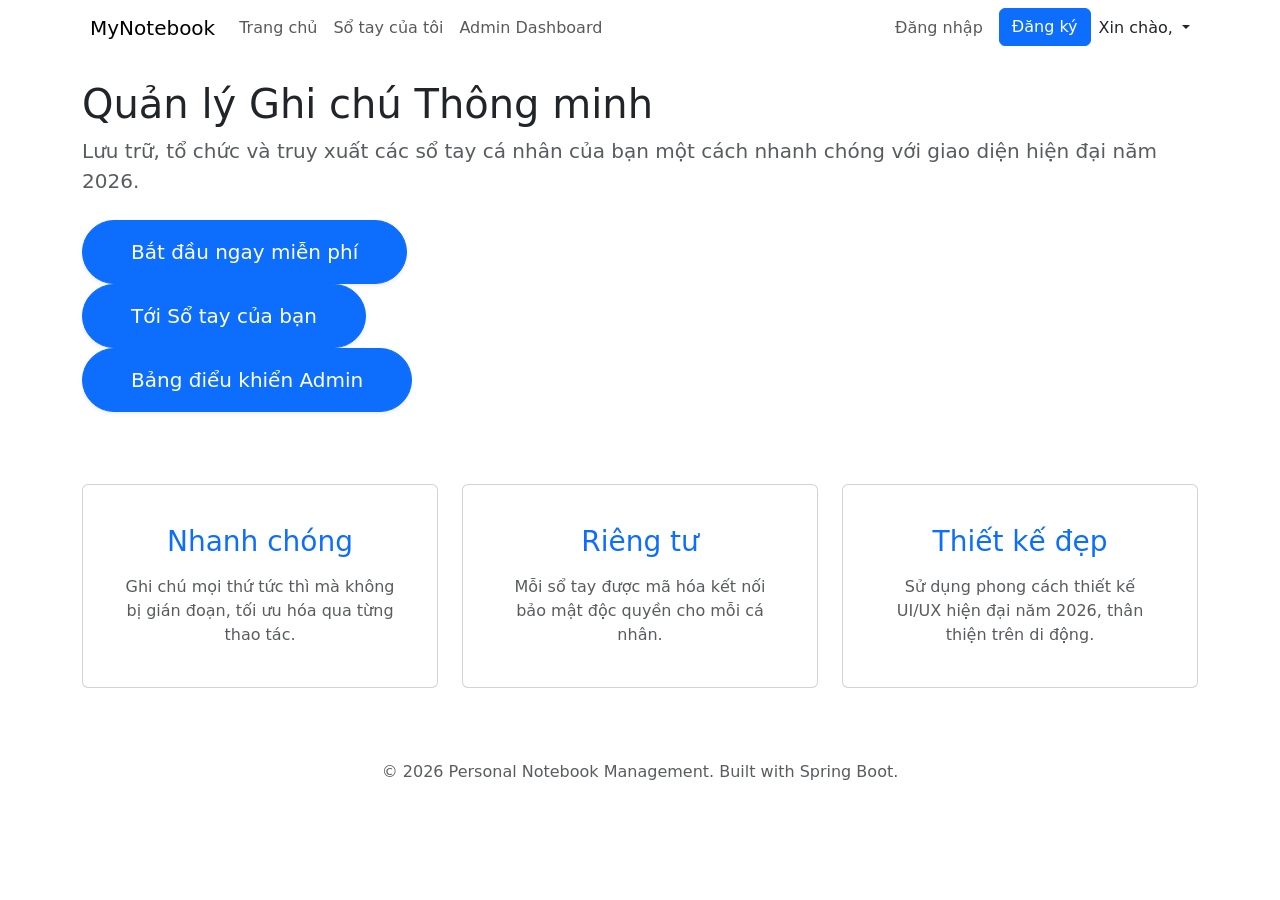
==== src/main/resources/templates/index.html @ 59380355 "refactor(ui): improve UX and fix layout inconsistencies" ====
<!DOCTYPE html>
<html lang="vi" xmlns:th="http://www.thymeleaf.org" xmlns:sec="http://www.thymeleaf.org/extras/spring-security">
<head>
    <meta charset="UTF-8">
    <meta name="viewport" content="width=device-width, initial-scale=1.0">
    <title>Trang chủ - Personal Notebook</title>
    <!-- Bootstrap 5 CSS -->
    <link href="https://cdn.jsdelivr.net/npm/bootstrap@5.3.3/dist/css/bootstrap.min.css" rel="stylesheet">
    <!-- Google Fonts -->
    <link href="https://fonts.googleapis.com/css2?family=Inter:wght@400;500;600;700;800&display=swap" rel="stylesheet">
    <!-- Custom CSS -->
    <link rel="stylesheet" th:href="@{/css/style.css}">
</head>
<body>

<nav class="navbar navbar-expand-lg navbar-light sticky-top">
    <div class="container">
        <a class="navbar-brand" th:href="@{/}">
            <i class="bi bi-journal-text me-2"></i>MyNotebook
        </a>
        <button class="navbar-toggler" type="button" data-bs-toggle="collapse" data-bs-target="#navbarNav">
            <span class="navbar-toggler-icon"></span>
        </button>
        <div class="collapse navbar-collapse" id="navbarNav">
            <ul class="navbar-nav me-auto">
                <li class="nav-item">
                    <a class="nav-link" th:href="@{/}">Trang chủ</a>
                </li>
                <li class="nav-item" sec:authorize="hasRole('USER')">
                    <a class="nav-link" th:href="@{/notebook}">Sổ tay của tôi</a>
                </li>
                <li class="nav-item" sec:authorize="hasRole('ADMIN')">
                    <a class="nav-link" th:href="@{/admin/dashboard}">Admin Dashboard</a>
                </li>
            </ul>
            <ul class="navbar-nav ms-auto">
                <li class="nav-item" sec:authorize="!isAuthenticated()">
                    <a class="nav-link" th:href="@{/login}">Đăng nhập</a>
                </li>
                <li class="nav-item" sec:authorize="!isAuthenticated()">
                    <a class="btn btn-primary ms-2" th:href="@{/register}">Đăng ký</a>
                </li>
                
                <li class="nav-item dropdown" sec:authorize="isAuthenticated()">
                    <a class="nav-link dropdown-toggle font-weight-bold text-dark" href="#" id="navbarDropdown" role="button" data-bs-toggle="dropdown" aria-expanded="false">
                        Xin chào, <span sec:authentication="name"></span>
                    </a>
                    <ul class="dropdown-menu dropdown-menu-end" aria-labelledby="navbarDropdown">
                        <li>
                            <form th:action="@{/logout}" method="post">
                                <button type="submit" class="dropdown-item text-danger">Đăng xuất</button>
                            </form>
                        </li>
                    </ul>
                </li>
            </ul>
        </div>
    </div>
</nav>

<div class="container mt-4">
    <div class="hero-section">
        <h1 class="hero-title">Quản lý Ghi chú Thông minh</h1>
        <p class="lead text-muted mb-4">Lưu trữ, tổ chức và truy xuất các sổ tay cá nhân của bạn một cách nhanh chóng với giao diện hiện đại năm 2026.</p>
        
        <div sec:authorize="!isAuthenticated()">
            <a th:href="@{/register}" class="btn btn-primary btn-lg px-5 py-3 rounded-pill shadow-sm">Bắt đầu ngay miễn phí</a>
        </div>
        <div sec:authorize="hasRole('USER')">
            <a th:href="@{/notebook}" class="btn btn-primary btn-lg px-5 py-3 rounded-pill shadow-sm">Tới Sổ tay của bạn</a>
        </div>
        <div sec:authorize="hasRole('ADMIN')">
            <a th:href="@{/admin/dashboard}" class="btn btn-primary btn-lg px-5 py-3 rounded-pill shadow-sm">Bảng điểu khiển Admin</a>
        </div>
    </div>

    <div class="row mt-5 text-center g-4">
        <div class="col-md-4">
            <div class="card h-100 p-4">
                <div class="card-body">
                    <h3 class="card-title text-primary">Nhanh chóng</h3>
                    <p class="card-text text-muted mt-3">Ghi chú mọi thứ tức thì mà không bị gián đoạn, tối ưu hóa qua từng thao tác.</p>
                </div>
            </div>
        </div>
        <div class="col-md-4">
            <div class="card h-100 p-4">
                <div class="card-body">
                    <h3 class="card-title text-primary">Riêng tư</h3>
                    <p class="card-text text-muted mt-3">Mỗi sổ tay được mã hóa kết nối bảo mật độc quyền cho mỗi cá nhân.</p>
                </div>
            </div>
        </div>
        <div class="col-md-4">
            <div class="card h-100 p-4">
                <div class="card-body">
                    <h3 class="card-title text-primary">Thiết kế đẹp</h3>
                    <p class="card-text text-muted mt-3">Sử dụng phong cách thiết kế UI/UX hiện đại năm 2026, thân thiện trên di động.</p>
                </div>
            </div>
        </div>
    </div>
</div>

<footer class="text-center text-muted py-4 mt-5">
    <div class="container">
        &copy; 2026 Personal Notebook Management. Built with Spring Boot.
    </div>
</footer>

<script src="https://cdn.jsdelivr.net/npm/bootstrap@5.3.3/dist/js/bootstrap.bundle.min.js"></script>
</body>
</html>
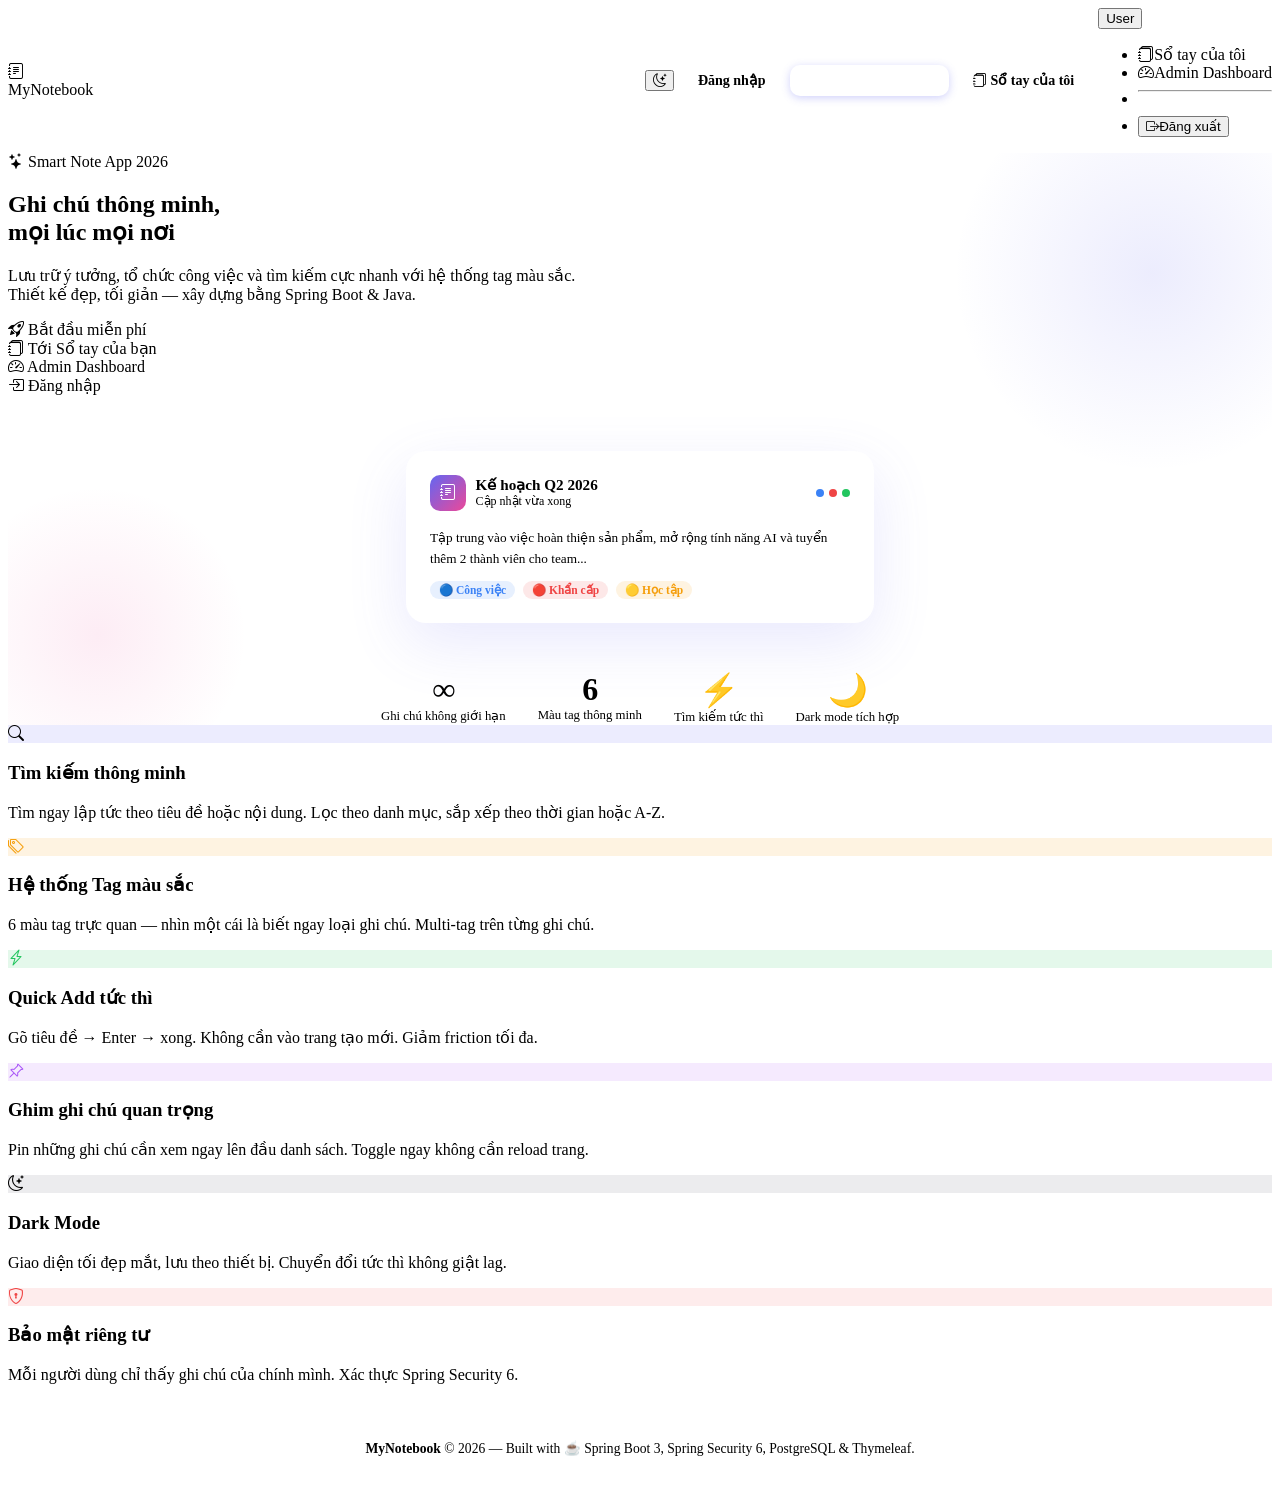
==== commit 8eb3170b: "fix and update full project" ====
--- a/src/main/resources/templates/index.html
+++ b/src/main/resources/templates/index.html
@@ -1,113 +1,290 @@
 <!DOCTYPE html>
-<html lang="vi" xmlns:th="http://www.thymeleaf.org" xmlns:sec="http://www.thymeleaf.org/extras/spring-security">
+<html lang="vi" xmlns:th="http://www.thymeleaf.org"
+      xmlns:sec="http://www.thymeleaf.org/extras/spring-security">
 <head>
-    <meta charset="UTF-8">
-    <meta name="viewport" content="width=device-width, initial-scale=1.0">
-    <title>Trang chủ - Personal Notebook</title>
-    <!-- Bootstrap 5 CSS -->
-    <link href="https://cdn.jsdelivr.net/npm/bootstrap@5.3.3/dist/css/bootstrap.min.css" rel="stylesheet">
-    <!-- Google Fonts -->
-    <link href="https://fonts.googleapis.com/css2?family=Inter:wght@400;500;600;700;800&display=swap" rel="stylesheet">
-    <!-- Custom CSS -->
-    <link rel="stylesheet" th:href="@{/css/style.css}">
+  <meta charset="UTF-8">
+  <meta name="viewport" content="width=device-width, initial-scale=1.0">
+  <meta name="description" content="MyNotebook — Ứng dụng quản lý ghi chú thông minh, hiện đại năm 2026.">
+  <title>MyNotebook — Ghi chú thông minh cho mọi người</title>
+
+  <link rel="preconnect" href="https://fonts.googleapis.com">
+  <link href="https://fonts.googleapis.com/css2?family=Inter:wght@300;400;500;600;700;800;900&family=Plus+Jakarta+Sans:wght@400;500;600;700;800&display=swap" rel="stylesheet">
+  <link rel="stylesheet" href="https://cdn.jsdelivr.net/npm/bootstrap-icons@1.11.3/font/bootstrap-icons.min.css">
+  <link rel="stylesheet" th:href="@{/css/style.css}">
+
+  <style>
+    /* Extra landing styles */
+    .landing-nav { display:flex; justify-content:space-between; align-items:center; }
+    .landing-nav-links { display:flex; gap:.5rem; align-items:center; }
+    .nav-link-pill {
+      padding:.45rem 1rem; border-radius:10px; font-size:.875rem; font-weight:600;
+      text-decoration:none; color:var(--text-secondary);
+      transition:all 150ms ease;
+    }
+    .nav-link-pill:hover { background:var(--bg-raised); color:var(--text-primary); }
+    .nav-link-pill.cta {
+      background:linear-gradient(135deg,var(--brand-500),var(--brand-600));
+      color:#fff; box-shadow:0 2px 8px rgba(99,102,241,.3);
+    }
+    .nav-link-pill.cta:hover { transform:translateY(-1px); box-shadow:0 4px 16px rgba(99,102,241,.4); color:#fff; }
+
+    @keyframes floatY {
+      0%,100%{ transform:translateY(0); }
+      50%{ transform:translateY(-12px); }
+    }
+    .float-anim { animation:floatY 4s ease-in-out infinite; }
+
+    .stats-bar {
+      display:flex; gap:2rem; justify-content:center; flex-wrap:wrap;
+      margin:3rem 0 0;
+    }
+    .stat-item { text-align:center; }
+    .stat-num { font-size:2rem; font-weight:900; letter-spacing:-1px; color:var(--brand-500); }
+    .stat-label { font-size:.8rem; color:var(--text-muted); font-weight:500; }
+
+    footer {
+      text-align:center;
+      padding:2.5rem 1.5rem;
+      border-top:1px solid var(--border-light);
+      color:var(--text-muted);
+      font-size:.85rem;
+    }
+  </style>
 </head>
 <body>
 
-<nav class="navbar navbar-expand-lg navbar-light sticky-top">
-    <div class="container">
-        <a class="navbar-brand" th:href="@{/}">
-            <i class="bi bi-journal-text me-2"></i>MyNotebook
-        </a>
-        <button class="navbar-toggler" type="button" data-bs-toggle="collapse" data-bs-target="#navbarNav">
-            <span class="navbar-toggler-icon"></span>
-        </button>
-        <div class="collapse navbar-collapse" id="navbarNav">
-            <ul class="navbar-nav me-auto">
-                <li class="nav-item">
-                    <a class="nav-link" th:href="@{/}">Trang chủ</a>
-                </li>
-                <li class="nav-item" sec:authorize="hasRole('USER')">
-                    <a class="nav-link" th:href="@{/notebook}">Sổ tay của tôi</a>
-                </li>
-                <li class="nav-item" sec:authorize="hasRole('ADMIN')">
-                    <a class="nav-link" th:href="@{/admin/dashboard}">Admin Dashboard</a>
-                </li>
-            </ul>
-            <ul class="navbar-nav ms-auto">
-                <li class="nav-item" sec:authorize="!isAuthenticated()">
-                    <a class="nav-link" th:href="@{/login}">Đăng nhập</a>
-                </li>
-                <li class="nav-item" sec:authorize="!isAuthenticated()">
-                    <a class="btn btn-primary ms-2" th:href="@{/register}">Đăng ký</a>
-                </li>
-                
-                <li class="nav-item dropdown" sec:authorize="isAuthenticated()">
-                    <a class="nav-link dropdown-toggle font-weight-bold text-dark" href="#" id="navbarDropdown" role="button" data-bs-toggle="dropdown" aria-expanded="false">
-                        Xin chào, <span sec:authentication="name"></span>
-                    </a>
-                    <ul class="dropdown-menu dropdown-menu-end" aria-labelledby="navbarDropdown">
-                        <li>
-                            <form th:action="@{/logout}" method="post">
-                                <button type="submit" class="dropdown-item text-danger">Đăng xuất</button>
-                            </form>
-                        </li>
-                    </ul>
-                </li>
-            </ul>
-        </div>
-    </div>
+<!-- ══ NAVBAR ══ -->
+<nav class="app-navbar landing-nav">
+  <a th:href="@{/}" class="navbar-brand">
+    <div class="brand-icon"><i class="bi bi-journal-text"></i></div>
+    MyNotebook
+  </a>
+
+  <div class="landing-nav-links">
+    <button class="dark-toggle" id="darkToggle" title="Chế độ tối/sáng" type="button">
+      <i class="bi bi-moon-stars" id="darkIcon"></i>
+    </button>
+
+    <!-- Not logged in -->
+    <a th:href="@{/login}" class="nav-link-pill" sec:authorize="!isAuthenticated()">Đăng nhập</a>
+    <a th:href="@{/register}" class="nav-link-pill cta" sec:authorize="!isAuthenticated()">Bắt đầu miễn phí →</a>
+
+    <!-- Logged in USER -->
+    <a th:href="@{/notebook}" class="nav-link-pill" sec:authorize="hasRole('USER')">
+      <i class="bi bi-journals me-1"></i> Sổ tay của tôi
+    </a>
+    <div class="dropdown" sec:authorize="isAuthenticated()">
+      <button class="user-menu-btn dropdown-toggle" data-bs-toggle="dropdown" type="button">
+        <div class="user-avatar" id="userAvatarInitial"></div>
+        <span sec:authentication="name">User</span>
+      </button>
+      <ul class="dropdown-menu dropdown-menu-end">
+        <li><a th:href="@{/notebook}" class="dropdown-item" sec:authorize="hasRole('USER')">
+          <i class="bi bi-journals me-2"></i>Sổ tay của tôi</a></li>
+        <li><a th:href="@{/admin/dashboard}" class="dropdown-item" sec:authorize="hasRole('ADMIN')">
+          <i class="bi bi-speedometer2 me-2"></i>Admin Dashboard</a></li>
+        <li><hr class="dropdown-divider"></li>
+        <li>
+          <form th:action="@{/logout}" method="post">
+            <button class="dropdown-item text-danger-custom">
+              <i class="bi bi-box-arrow-right me-2"></i>Đăng xuất
+            </button>
+          </form>
+        </li>
+      </ul>
+    </div>
+  </div>
 </nav>
 
-<div class="container mt-4">
-    <div class="hero-section">
-        <h1 class="hero-title">Quản lý Ghi chú Thông minh</h1>
-        <p class="lead text-muted mb-4">Lưu trữ, tổ chức và truy xuất các sổ tay cá nhân của bạn một cách nhanh chóng với giao diện hiện đại năm 2026.</p>
-        
-        <div sec:authorize="!isAuthenticated()">
-            <a th:href="@{/register}" class="btn btn-primary btn-lg px-5 py-3 rounded-pill shadow-sm">Bắt đầu ngay miễn phí</a>
-        </div>
-        <div sec:authorize="hasRole('USER')">
-            <a th:href="@{/notebook}" class="btn btn-primary btn-lg px-5 py-3 rounded-pill shadow-sm">Tới Sổ tay của bạn</a>
-        </div>
-        <div sec:authorize="hasRole('ADMIN')">
-            <a th:href="@{/admin/dashboard}" class="btn btn-primary btn-lg px-5 py-3 rounded-pill shadow-sm">Bảng điểu khiển Admin</a>
-        </div>
-    </div>
-
-    <div class="row mt-5 text-center g-4">
-        <div class="col-md-4">
-            <div class="card h-100 p-4">
-                <div class="card-body">
-                    <h3 class="card-title text-primary">Nhanh chóng</h3>
-                    <p class="card-text text-muted mt-3">Ghi chú mọi thứ tức thì mà không bị gián đoạn, tối ưu hóa qua từng thao tác.</p>
-                </div>
-            </div>
-        </div>
-        <div class="col-md-4">
-            <div class="card h-100 p-4">
-                <div class="card-body">
-                    <h3 class="card-title text-primary">Riêng tư</h3>
-                    <p class="card-text text-muted mt-3">Mỗi sổ tay được mã hóa kết nối bảo mật độc quyền cho mỗi cá nhân.</p>
-                </div>
-            </div>
-        </div>
-        <div class="col-md-4">
-            <div class="card h-100 p-4">
-                <div class="card-body">
-                    <h3 class="card-title text-primary">Thiết kế đẹp</h3>
-                    <p class="card-text text-muted mt-3">Sử dụng phong cách thiết kế UI/UX hiện đại năm 2026, thân thiện trên di động.</p>
-                </div>
-            </div>
-        </div>
-    </div>
+<!-- ══ HERO ══ -->
+<section class="hero" style="position:relative;overflow:hidden;">
+  <!-- Subtle blobs -->
+  <div style="position:absolute;top:-80px;right:-80px;width:400px;height:400px;
+       border-radius:50%;background:radial-gradient(circle,rgba(99,102,241,.12),transparent 70%);
+       pointer-events:none;"></div>
+  <div style="position:absolute;bottom:-60px;left:-60px;width:300px;height:300px;
+       border-radius:50%;background:radial-gradient(circle,rgba(236,72,153,.1),transparent 70%);
+       pointer-events:none;"></div>
+
+  <!-- Badge -->
+  <div class="hero-badge">
+    <i class="bi bi-stars"></i> Smart Note App 2026
+  </div>
+
+  <!-- Title with typed effect -->
+  <h1 class="hero-title" id="heroTitle">Ghi chú thông minh,<br>mọi lúc mọi nơi</h1>
+
+  <p class="hero-sub">
+    Lưu trữ ý tưởng, tổ chức công việc và tìm kiếm cực nhanh với hệ thống tag màu sắc.<br>
+    Thiết kế đẹp, tối giản — xây dựng bằng Spring Boot &amp; Java.
+  </p>
+
+  <!-- CTAs -->
+  <div class="hero-actions">
+    <div sec:authorize="!isAuthenticated()">
+      <a th:href="@{/register}" class="btn-hero-primary">
+        <i class="bi bi-rocket-takeoff"></i> Bắt đầu miễn phí
+      </a>
+    </div>
+    <div sec:authorize="hasRole('USER')">
+      <a th:href="@{/notebook}" class="btn-hero-primary">
+        <i class="bi bi-journals"></i> Tới Sổ tay của bạn
+      </a>
+    </div>
+    <div sec:authorize="hasRole('ADMIN')">
+      <a th:href="@{/admin/dashboard}" class="btn-hero-primary">
+        <i class="bi bi-speedometer2"></i> Admin Dashboard
+      </a>
+    </div>
+    <a th:href="@{/login}" class="btn-hero-ghost" sec:authorize="!isAuthenticated()">
+      <i class="bi bi-box-arrow-in-right"></i> Đăng nhập
+    </a>
+  </div>
+
+  <!-- Mock notebook card floating -->
+  <div class="float-anim" style="max-width:420px;margin:3.5rem auto 0;
+       background:var(--card-bg);border:1.5px solid var(--card-border);
+       border-radius:20px;padding:1.5rem;box-shadow:0 20px 60px rgba(99,102,241,.14);
+       text-align:left;">
+    <div style="display:flex;gap:.6rem;align-items:center;margin-bottom:1rem;">
+      <div style="width:36px;height:36px;border-radius:10px;background:linear-gradient(135deg,#6366f1,#ec4899);
+           display:flex;align-items:center;justify-content:center;color:#fff;font-size:1rem;">
+        <i class="bi bi-journal-text"></i>
+      </div>
+      <div>
+        <div style="font-weight:700;font-size:.95rem;">Kế hoạch Q2 2026</div>
+        <div style="font-size:.75rem;color:var(--text-muted);">Cập nhật vừa xong</div>
+      </div>
+      <div style="margin-left:auto;display:flex;gap:.3rem;">
+        <span style="width:8px;height:8px;border-radius:50%;background:#3b82f6;"></span>
+        <span style="width:8px;height:8px;border-radius:50%;background:#ef4444;"></span>
+        <span style="width:8px;height:8px;border-radius:50%;background:#22c55e;"></span>
+      </div>
+    </div>
+    <p style="font-size:.83rem;color:var(--text-secondary);line-height:1.6;margin-bottom:.75rem;">
+      Tập trung vào việc hoàn thiện sản phẩm, mở rộng tính năng AI và tuyển thêm 2 thành viên cho team...
+    </p>
+    <div style="display:flex;gap:.5rem;flex-wrap:wrap;">
+      <span style="padding:2px 9px;border-radius:999px;font-size:.72rem;font-weight:600;background:rgba(59,130,246,.12);color:#3b82f6;">🔵 Công việc</span>
+      <span style="padding:2px 9px;border-radius:999px;font-size:.72rem;font-weight:600;background:rgba(239,68,68,.12);color:#ef4444;">🔴 Khẩn cấp</span>
+      <span style="padding:2px 9px;border-radius:999px;font-size:.72rem;font-weight:600;background:rgba(245,158,11,.12);color:#f59e0b;">🟡 Học tập</span>
+    </div>
+  </div>
+
+  <!-- Stats -->
+  <div class="stats-bar">
+    <div class="stat-item">
+      <div class="stat-num">∞</div>
+      <div class="stat-label">Ghi chú không giới hạn</div>
+    </div>
+    <div class="stat-item">
+      <div class="stat-num">6</div>
+      <div class="stat-label">Màu tag thông minh</div>
+    </div>
+    <div class="stat-item">
+      <div class="stat-num">⚡</div>
+      <div class="stat-label">Tìm kiếm tức thì</div>
+    </div>
+    <div class="stat-item">
+      <div class="stat-num">🌙</div>
+      <div class="stat-label">Dark mode tích hợp</div>
+    </div>
+  </div>
+</section>
+
+<!-- ══ FEATURES ══ -->
+<div class="features-grid">
+  <div class="feature-card">
+    <div class="feature-icon" style="background:rgba(99,102,241,.12);color:var(--brand-500);">
+      <i class="bi bi-search"></i>
+    </div>
+    <h3 class="feature-title">Tìm kiếm thông minh</h3>
+    <p class="feature-text">Tìm ngay lập tức theo tiêu đề hoặc nội dung. Lọc theo danh mục, sắp xếp theo thời gian hoặc A-Z.</p>
+  </div>
+  <div class="feature-card">
+    <div class="feature-icon" style="background:rgba(245,158,11,.12);color:#f59e0b;">
+      <i class="bi bi-tags"></i>
+    </div>
+    <h3 class="feature-title">Hệ thống Tag màu sắc</h3>
+    <p class="feature-text">6 màu tag trực quan — nhìn một cái là biết ngay loại ghi chú. Multi-tag trên từng ghi chú.</p>
+  </div>
+  <div class="feature-card">
+    <div class="feature-icon" style="background:rgba(34,197,94,.12);color:#22c55e;">
+      <i class="bi bi-lightning-charge"></i>
+    </div>
+    <h3 class="feature-title">Quick Add tức thì</h3>
+    <p class="feature-text">Gõ tiêu đề → Enter → xong. Không cần vào trang tạo mới. Giảm friction tối đa.</p>
+  </div>
+  <div class="feature-card">
+    <div class="feature-icon" style="background:rgba(168,85,247,.12);color:#a855f7;">
+      <i class="bi bi-pin-angle"></i>
+    </div>
+    <h3 class="feature-title">Ghim ghi chú quan trọng</h3>
+    <p class="feature-text">Pin những ghi chú cần xem ngay lên đầu danh sách. Toggle ngay không cần reload trang.</p>
+  </div>
+  <div class="feature-card">
+    <div class="feature-icon" style="background:rgba(15,23,42,.08);color:var(--text-primary);">
+      <i class="bi bi-moon-stars"></i>
+    </div>
+    <h3 class="feature-title">Dark Mode</h3>
+    <p class="feature-text">Giao diện tối đẹp mắt, lưu theo thiết bị. Chuyển đổi tức thì không giật lag.</p>
+  </div>
+  <div class="feature-card">
+    <div class="feature-icon" style="background:rgba(239,68,68,.1);color:#ef4444;">
+      <i class="bi bi-shield-lock"></i>
+    </div>
+    <h3 class="feature-title">Bảo mật riêng tư</h3>
+    <p class="feature-text">Mỗi người dùng chỉ thấy ghi chú của chính mình. Xác thực Spring Security 6.</p>
+  </div>
 </div>
 
-<footer class="text-center text-muted py-4 mt-5">
-    <div class="container">
-        &copy; 2026 Personal Notebook Management. Built with Spring Boot.
-    </div>
+<!-- ══ FOOTER ══ -->
+<footer>
+  <div>
+    <strong style="color:var(--brand-500);">MyNotebook</strong> &copy; 2026 —
+    Built with ☕ Spring Boot 3, Spring Security 6, PostgreSQL &amp; Thymeleaf.
+  </div>
 </footer>
 
 <script src="https://cdn.jsdelivr.net/npm/bootstrap@5.3.3/dist/js/bootstrap.bundle.min.js"></script>
+<script th:inline="javascript">
+  /* Dark Mode */
+  (function() {
+    const saved = localStorage.getItem('theme') || 'light';
+    document.documentElement.setAttribute('data-theme', saved);
+    const icon = document.getElementById('darkIcon');
+    if (icon) icon.className = saved === 'dark' ? 'bi bi-sun' : 'bi bi-moon-stars';
+  })();
+
+  document.getElementById('darkToggle').addEventListener('click', () => {
+    const isDark = document.documentElement.getAttribute('data-theme') === 'dark';
+    const next   = isDark ? 'light' : 'dark';
+    localStorage.setItem('theme', next);
+    document.documentElement.setAttribute('data-theme', next);
+    document.getElementById('darkIcon').className = next === 'dark' ? 'bi bi-sun' : 'bi bi-moon-stars';
+  });
+
+  /* User avatar initial */
+  const authName = /*[[${#authentication != null ? #authentication.name : ''}]]*/ '';
+  const avatarEl = document.getElementById('userAvatarInitial');
+  if (avatarEl && authName) avatarEl.textContent = authName.charAt(0).toUpperCase();
+
+  /* Card stagger on features */
+  document.querySelectorAll('.feature-card').forEach((card, i) => {
+    card.style.opacity = '0';
+    card.style.transform = 'translateY(20px)';
+    card.style.transition = `opacity .5s ease ${i * 80}ms, transform .5s ease ${i * 80}ms`;
+  });
+  const observer = new IntersectionObserver(entries => {
+    entries.forEach(e => {
+      if (e.isIntersecting) {
+        e.target.style.opacity = '1';
+        e.target.style.transform = 'translateY(0)';
+        observer.unobserve(e.target);
+      }
+    });
+  }, { threshold: 0.15 });
+  document.querySelectorAll('.feature-card').forEach(c => observer.observe(c));
+</script>
 </body>
 </html>
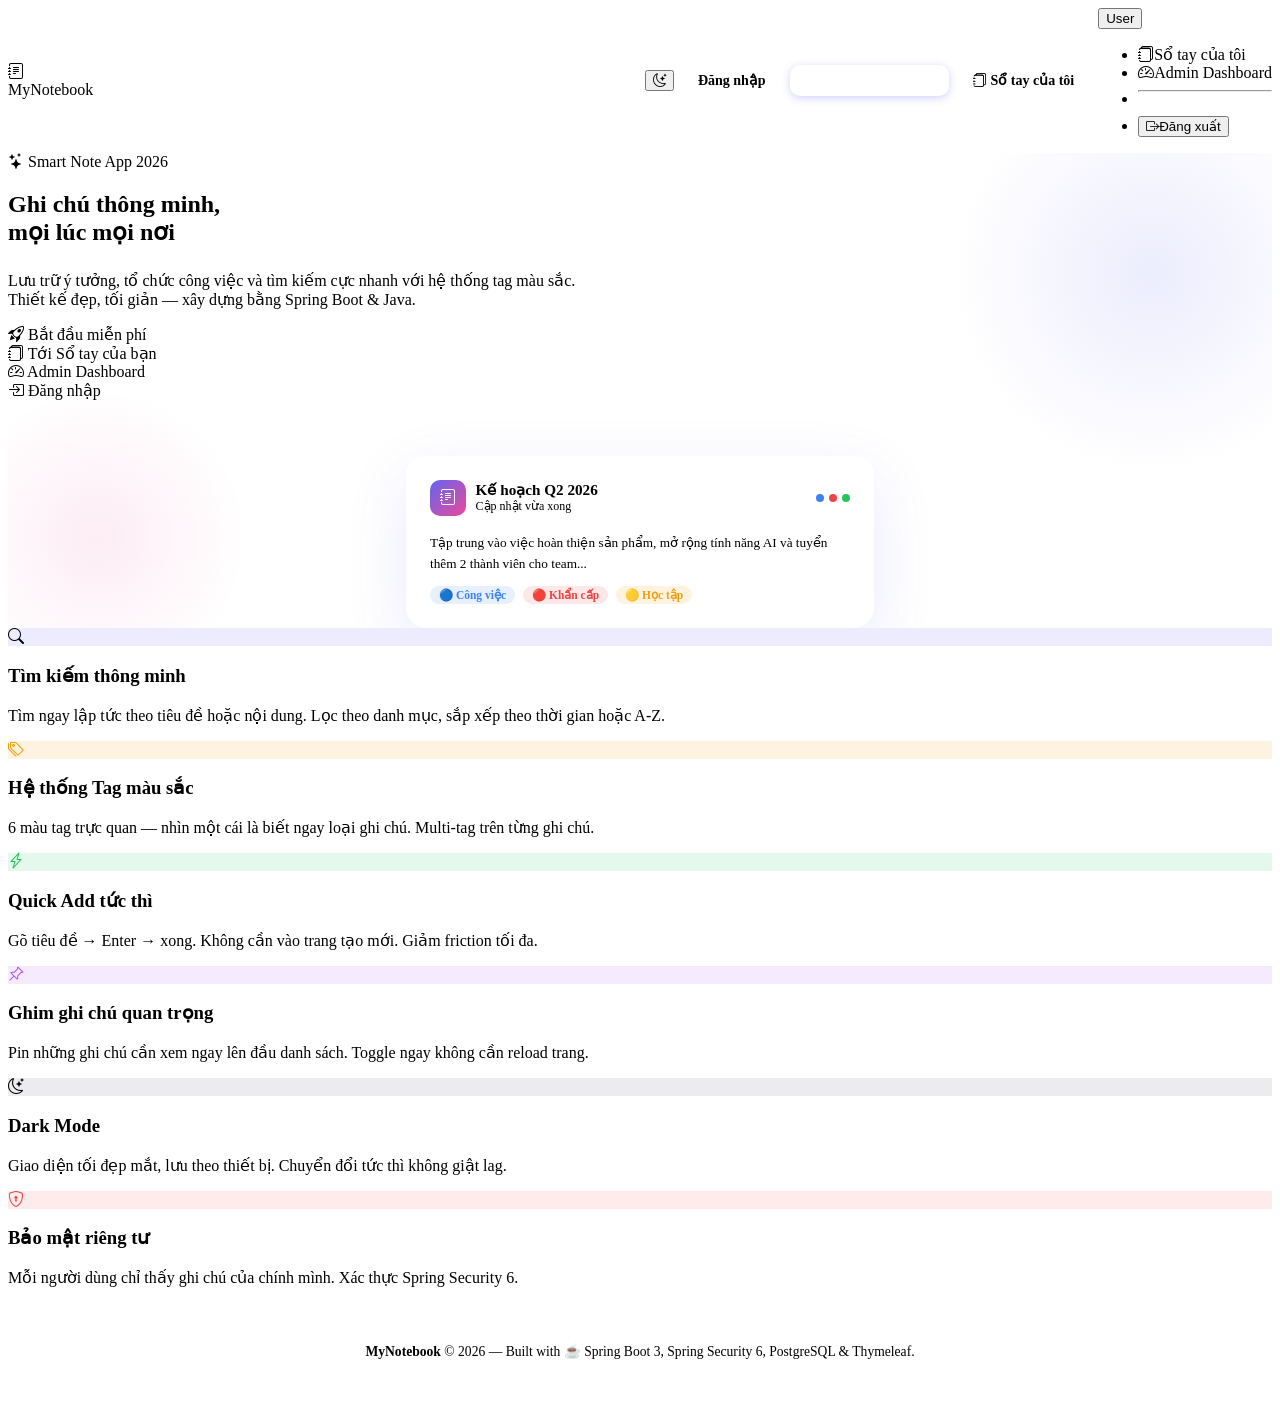
==== commit e4ecfab2: "Add Z-A sorting and fix alphabetical sorting logic" ====
--- a/src/main/resources/templates/index.html
+++ b/src/main/resources/templates/index.html
@@ -1,6 +1,6 @@
 <!DOCTYPE html>
-<html lang="vi" xmlns:th="http://www.thymeleaf.org"
-      xmlns:sec="http://www.thymeleaf.org/extras/spring-security">
+<html lang="vi" xmlns:th="http://www.thymeleaf.org" xmlns:sec="http://www.thymeleaf.org/extras/spring-security">
+
 <head>
   <meta charset="UTF-8">
   <meta name="viewport" content="width=device-width, initial-scale=1.0">
@@ -8,171 +8,238 @@
   <title>MyNotebook — Ghi chú thông minh cho mọi người</title>
 
   <link rel="preconnect" href="https://fonts.googleapis.com">
-  <link href="https://fonts.googleapis.com/css2?family=Inter:wght@300;400;500;600;700;800;900&family=Plus+Jakarta+Sans:wght@400;500;600;700;800&display=swap" rel="stylesheet">
+  <link
+    href="https://fonts.googleapis.com/css2?family=Inter:wght@300;400;500;600;700;800;900&family=Plus+Jakarta+Sans:wght@400;500;600;700;800&display=swap"
+    rel="stylesheet">
   <link rel="stylesheet" href="https://cdn.jsdelivr.net/npm/bootstrap-icons@1.11.3/font/bootstrap-icons.min.css">
   <link rel="stylesheet" th:href="@{/css/style.css}">
 
   <style>
+    .hero-title {
+      padding-bottom: 5px;
+    }
+
     /* Extra landing styles */
-    .landing-nav { display:flex; justify-content:space-between; align-items:center; }
-    .landing-nav-links { display:flex; gap:.5rem; align-items:center; }
+    .landing-nav {
+      display: flex;
+      justify-content: space-between;
+      align-items: center;
+    }
+
+    .landing-nav-links {
+      display: flex;
+      gap: .5rem;
+      align-items: center;
+    }
+
     .nav-link-pill {
-      padding:.45rem 1rem; border-radius:10px; font-size:.875rem; font-weight:600;
-      text-decoration:none; color:var(--text-secondary);
-      transition:all 150ms ease;
-    }
-    .nav-link-pill:hover { background:var(--bg-raised); color:var(--text-primary); }
+      padding: .45rem 1rem;
+      border-radius: 10px;
+      font-size: .875rem;
+      font-weight: 600;
+      text-decoration: none;
+      color: var(--text-secondary);
+      transition: all 150ms ease;
+    }
+
+    .nav-link-pill:hover {
+      background: var(--bg-raised);
+      color: var(--text-primary);
+    }
+
     .nav-link-pill.cta {
-      background:linear-gradient(135deg,var(--brand-500),var(--brand-600));
-      color:#fff; box-shadow:0 2px 8px rgba(99,102,241,.3);
-    }
-    .nav-link-pill.cta:hover { transform:translateY(-1px); box-shadow:0 4px 16px rgba(99,102,241,.4); color:#fff; }
+      background: linear-gradient(135deg, var(--brand-500), var(--brand-600));
+      color: #fff;
+      box-shadow: 0 2px 8px rgba(99, 102, 241, .3);
+    }
+
+    .nav-link-pill.cta:hover {
+      transform: translateY(-1px);
+      box-shadow: 0 4px 16px rgba(99, 102, 241, .4);
+      color: #fff;
+    }
 
     @keyframes floatY {
-      0%,100%{ transform:translateY(0); }
-      50%{ transform:translateY(-12px); }
-    }
-    .float-anim { animation:floatY 4s ease-in-out infinite; }
+
+      0%,
+      100% {
+        transform: translateY(0);
+      }
+
+      50% {
+        transform: translateY(-12px);
+      }
+    }
+
+    .float-anim {
+      animation: floatY 4s ease-in-out infinite;
+    }
 
     .stats-bar {
-      display:flex; gap:2rem; justify-content:center; flex-wrap:wrap;
-      margin:3rem 0 0;
-    }
-    .stat-item { text-align:center; }
-    .stat-num { font-size:2rem; font-weight:900; letter-spacing:-1px; color:var(--brand-500); }
-    .stat-label { font-size:.8rem; color:var(--text-muted); font-weight:500; }
+      display: flex;
+      gap: 2rem;
+      justify-content: center;
+      flex-wrap: wrap;
+      margin: 3rem 0 0;
+    }
+
+    .stat-item {
+      text-align: center;
+    }
+
+    .stat-num {
+      font-size: 2rem;
+      font-weight: 900;
+      letter-spacing: -1px;
+      color: var(--brand-500);
+    }
+
+    .stat-label {
+      font-size: .8rem;
+      color: var(--text-muted);
+      font-weight: 500;
+    }
 
     footer {
-      text-align:center;
-      padding:2.5rem 1.5rem;
-      border-top:1px solid var(--border-light);
-      color:var(--text-muted);
-      font-size:.85rem;
+      text-align: center;
+      padding: 2.5rem 1.5rem;
+      border-top: 1px solid var(--border-light);
+      color: var(--text-muted);
+      font-size: .85rem;
     }
   </style>
 </head>
+
 <body>
 
-<!-- ══ NAVBAR ══ -->
-<nav class="app-navbar landing-nav">
-  <a th:href="@{/}" class="navbar-brand">
-    <div class="brand-icon"><i class="bi bi-journal-text"></i></div>
-    MyNotebook
-  </a>
-
-  <div class="landing-nav-links">
-    <button class="dark-toggle" id="darkToggle" title="Chế độ tối/sáng" type="button">
-      <i class="bi bi-moon-stars" id="darkIcon"></i>
-    </button>
-
-    <!-- Not logged in -->
-    <a th:href="@{/login}" class="nav-link-pill" sec:authorize="!isAuthenticated()">Đăng nhập</a>
-    <a th:href="@{/register}" class="nav-link-pill cta" sec:authorize="!isAuthenticated()">Bắt đầu miễn phí →</a>
-
-    <!-- Logged in USER -->
-    <a th:href="@{/notebook}" class="nav-link-pill" sec:authorize="hasRole('USER')">
-      <i class="bi bi-journals me-1"></i> Sổ tay của tôi
+  <!-- ══ NAVBAR ══ -->
+  <nav class="app-navbar landing-nav">
+    <a th:href="@{/}" class="navbar-brand">
+      <div class="brand-icon"><i class="bi bi-journal-text"></i></div>
+      MyNotebook
     </a>
-    <div class="dropdown" sec:authorize="isAuthenticated()">
-      <button class="user-menu-btn dropdown-toggle" data-bs-toggle="dropdown" type="button">
-        <div class="user-avatar" id="userAvatarInitial"></div>
-        <span sec:authentication="name">User</span>
+
+    <div class="landing-nav-links">
+      <button class="dark-toggle" id="darkToggle" title="Chế độ tối/sáng" type="button">
+        <i class="bi bi-moon-stars" id="darkIcon"></i>
       </button>
-      <ul class="dropdown-menu dropdown-menu-end">
-        <li><a th:href="@{/notebook}" class="dropdown-item" sec:authorize="hasRole('USER')">
-          <i class="bi bi-journals me-2"></i>Sổ tay của tôi</a></li>
-        <li><a th:href="@{/admin/dashboard}" class="dropdown-item" sec:authorize="hasRole('ADMIN')">
-          <i class="bi bi-speedometer2 me-2"></i>Admin Dashboard</a></li>
-        <li><hr class="dropdown-divider"></li>
-        <li>
-          <form th:action="@{/logout}" method="post">
-            <button class="dropdown-item text-danger-custom">
-              <i class="bi bi-box-arrow-right me-2"></i>Đăng xuất
-            </button>
-          </form>
-        </li>
-      </ul>
-    </div>
-  </div>
-</nav>
-
-<!-- ══ HERO ══ -->
-<section class="hero" style="position:relative;overflow:hidden;">
-  <!-- Subtle blobs -->
-  <div style="position:absolute;top:-80px;right:-80px;width:400px;height:400px;
+
+      <!-- Not logged in -->
+      <a th:href="@{/login}" class="nav-link-pill" sec:authorize="!isAuthenticated()">Đăng nhập</a>
+      <a th:href="@{/register}" class="nav-link-pill cta" sec:authorize="!isAuthenticated()">Bắt đầu miễn phí →</a>
+
+      <!-- Logged in USER -->
+      <a th:href="@{/notebook}" class="nav-link-pill" sec:authorize="hasRole('USER')">
+        <i class="bi bi-journals me-1"></i> Sổ tay của tôi
+      </a>
+      <div class="dropdown" sec:authorize="isAuthenticated()">
+        <button class="user-menu-btn dropdown-toggle" data-bs-toggle="dropdown" type="button">
+          <div class="user-avatar" id="userAvatarInitial"></div>
+          <span sec:authentication="name">User</span>
+        </button>
+        <ul class="dropdown-menu dropdown-menu-end">
+          <li><a th:href="@{/notebook}" class="dropdown-item" sec:authorize="hasRole('USER')">
+              <i class="bi bi-journals me-2"></i>Sổ tay của tôi</a></li>
+          <li><a th:href="@{/admin/dashboard}" class="dropdown-item" sec:authorize="hasRole('ADMIN')">
+              <i class="bi bi-speedometer2 me-2"></i>Admin Dashboard</a></li>
+          <li>
+            <hr class="dropdown-divider">
+          </li>
+          <li>
+            <form th:action="@{/logout}" method="post">
+              <button class="dropdown-item text-danger-custom">
+                <i class="bi bi-box-arrow-right me-2"></i>Đăng xuất
+              </button>
+            </form>
+          </li>
+        </ul>
+      </div>
+    </div>
+  </nav>
+
+  <!-- ══ HERO ══ -->
+  <section class="hero" style="position:relative;overflow:hidden;">
+    <!-- Subtle blobs -->
+    <div style="position:absolute;top:-80px;right:-80px;width:400px;height:400px;
        border-radius:50%;background:radial-gradient(circle,rgba(99,102,241,.12),transparent 70%);
        pointer-events:none;"></div>
-  <div style="position:absolute;bottom:-60px;left:-60px;width:300px;height:300px;
+    <div style="position:absolute;bottom:-60px;left:-60px;width:300px;height:300px;
        border-radius:50%;background:radial-gradient(circle,rgba(236,72,153,.1),transparent 70%);
        pointer-events:none;"></div>
 
-  <!-- Badge -->
-  <div class="hero-badge">
-    <i class="bi bi-stars"></i> Smart Note App 2026
-  </div>
-
-  <!-- Title with typed effect -->
-  <h1 class="hero-title" id="heroTitle">Ghi chú thông minh,<br>mọi lúc mọi nơi</h1>
-
-  <p class="hero-sub">
-    Lưu trữ ý tưởng, tổ chức công việc và tìm kiếm cực nhanh với hệ thống tag màu sắc.<br>
-    Thiết kế đẹp, tối giản — xây dựng bằng Spring Boot &amp; Java.
-  </p>
-
-  <!-- CTAs -->
-  <div class="hero-actions">
-    <div sec:authorize="!isAuthenticated()">
-      <a th:href="@{/register}" class="btn-hero-primary">
-        <i class="bi bi-rocket-takeoff"></i> Bắt đầu miễn phí
+    <!-- Badge -->
+    <div class="hero-badge">
+      <i class="bi bi-stars"></i> Smart Note App 2026
+    </div>
+
+    <!-- Title with typed effect -->
+    <h1 class="hero-title" id="heroTitle">Ghi chú thông minh,<br>mọi lúc mọi nơi</h1>
+
+    <p class="hero-sub">
+      Lưu trữ ý tưởng, tổ chức công việc và tìm kiếm cực nhanh với hệ thống tag màu sắc.<br>
+      Thiết kế đẹp, tối giản — xây dựng bằng Spring Boot &amp; Java.
+    </p>
+
+    <!-- CTAs -->
+    <div class="hero-actions">
+      <div sec:authorize="!isAuthenticated()">
+        <a th:href="@{/register}" class="btn-hero-primary">
+          <i class="bi bi-rocket-takeoff"></i> Bắt đầu miễn phí
+        </a>
+      </div>
+      <div sec:authorize="hasRole('USER')">
+        <a th:href="@{/notebook}" class="btn-hero-primary">
+          <i class="bi bi-journals"></i> Tới Sổ tay của bạn
+        </a>
+      </div>
+      <div sec:authorize="hasRole('ADMIN')">
+        <a th:href="@{/admin/dashboard}" class="btn-hero-primary">
+          <i class="bi bi-speedometer2"></i> Admin Dashboard
+        </a>
+      </div>
+      <a th:href="@{/login}" class="btn-hero-ghost" sec:authorize="!isAuthenticated()">
+        <i class="bi bi-box-arrow-in-right"></i> Đăng nhập
       </a>
     </div>
-    <div sec:authorize="hasRole('USER')">
-      <a th:href="@{/notebook}" class="btn-hero-primary">
-        <i class="bi bi-journals"></i> Tới Sổ tay của bạn
-      </a>
-    </div>
-    <div sec:authorize="hasRole('ADMIN')">
-      <a th:href="@{/admin/dashboard}" class="btn-hero-primary">
-        <i class="bi bi-speedometer2"></i> Admin Dashboard
-      </a>
-    </div>
-    <a th:href="@{/login}" class="btn-hero-ghost" sec:authorize="!isAuthenticated()">
-      <i class="bi bi-box-arrow-in-right"></i> Đăng nhập
-    </a>
-  </div>
-
-  <!-- Mock notebook card floating -->
-  <div class="float-anim" style="max-width:420px;margin:3.5rem auto 0;
+
+    <!-- Mock notebook card floating -->
+    <div class="float-anim" style="max-width:420px;margin:3.5rem auto 0;
        background:var(--card-bg);border:1.5px solid var(--card-border);
        border-radius:20px;padding:1.5rem;box-shadow:0 20px 60px rgba(99,102,241,.14);
        text-align:left;">
-    <div style="display:flex;gap:.6rem;align-items:center;margin-bottom:1rem;">
-      <div style="width:36px;height:36px;border-radius:10px;background:linear-gradient(135deg,#6366f1,#ec4899);
+      <div style="display:flex;gap:.6rem;align-items:center;margin-bottom:1rem;">
+        <div style="width:36px;height:36px;border-radius:10px;background:linear-gradient(135deg,#6366f1,#ec4899);
            display:flex;align-items:center;justify-content:center;color:#fff;font-size:1rem;">
-        <i class="bi bi-journal-text"></i>
-      </div>
-      <div>
-        <div style="font-weight:700;font-size:.95rem;">Kế hoạch Q2 2026</div>
-        <div style="font-size:.75rem;color:var(--text-muted);">Cập nhật vừa xong</div>
-      </div>
-      <div style="margin-left:auto;display:flex;gap:.3rem;">
-        <span style="width:8px;height:8px;border-radius:50%;background:#3b82f6;"></span>
-        <span style="width:8px;height:8px;border-radius:50%;background:#ef4444;"></span>
-        <span style="width:8px;height:8px;border-radius:50%;background:#22c55e;"></span>
-      </div>
-    </div>
-    <p style="font-size:.83rem;color:var(--text-secondary);line-height:1.6;margin-bottom:.75rem;">
-      Tập trung vào việc hoàn thiện sản phẩm, mở rộng tính năng AI và tuyển thêm 2 thành viên cho team...
-    </p>
-    <div style="display:flex;gap:.5rem;flex-wrap:wrap;">
-      <span style="padding:2px 9px;border-radius:999px;font-size:.72rem;font-weight:600;background:rgba(59,130,246,.12);color:#3b82f6;">🔵 Công việc</span>
-      <span style="padding:2px 9px;border-radius:999px;font-size:.72rem;font-weight:600;background:rgba(239,68,68,.12);color:#ef4444;">🔴 Khẩn cấp</span>
-      <span style="padding:2px 9px;border-radius:999px;font-size:.72rem;font-weight:600;background:rgba(245,158,11,.12);color:#f59e0b;">🟡 Học tập</span>
-    </div>
-  </div>
-
-  <!-- Stats -->
-  <div class="stats-bar">
+          <i class="bi bi-journal-text"></i>
+        </div>
+        <div>
+          <div style="font-weight:700;font-size:.95rem;">Kế hoạch Q2 2026</div>
+          <div style="font-size:.75rem;color:var(--text-muted);">Cập nhật vừa xong</div>
+        </div>
+        <div style="margin-left:auto;display:flex;gap:.3rem;">
+          <span style="width:8px;height:8px;border-radius:50%;background:#3b82f6;"></span>
+          <span style="width:8px;height:8px;border-radius:50%;background:#ef4444;"></span>
+          <span style="width:8px;height:8px;border-radius:50%;background:#22c55e;"></span>
+        </div>
+      </div>
+      <p style="font-size:.83rem;color:var(--text-secondary);line-height:1.6;margin-bottom:.75rem;">
+        Tập trung vào việc hoàn thiện sản phẩm, mở rộng tính năng AI và tuyển thêm 2 thành viên cho team...
+      </p>
+      <div style="display:flex;gap:.5rem;flex-wrap:wrap;">
+        <span
+          style="padding:2px 9px;border-radius:999px;font-size:.72rem;font-weight:600;background:rgba(59,130,246,.12);color:#3b82f6;">🔵
+          Công việc</span>
+        <span
+          style="padding:2px 9px;border-radius:999px;font-size:.72rem;font-weight:600;background:rgba(239,68,68,.12);color:#ef4444;">🔴
+          Khẩn cấp</span>
+        <span
+          style="padding:2px 9px;border-radius:999px;font-size:.72rem;font-weight:600;background:rgba(245,158,11,.12);color:#f59e0b;">🟡
+          Học tập</span>
+      </div>
+    </div>
+
+    <!-- Stats -->
+    <!-- <div class="stats-bar">
     <div class="stat-item">
       <div class="stat-num">∞</div>
       <div class="stat-label">Ghi chú không giới hạn</div>
@@ -189,102 +256,105 @@
       <div class="stat-num">🌙</div>
       <div class="stat-label">Dark mode tích hợp</div>
     </div>
+  </div> -->
+  </section>
+
+  <!-- ══ FEATURES ══ -->
+  <div class="features-grid">
+    <div class="feature-card">
+      <div class="feature-icon" style="background:rgba(99,102,241,.12);color:var(--brand-500);">
+        <i class="bi bi-search"></i>
+      </div>
+      <h3 class="feature-title">Tìm kiếm thông minh</h3>
+      <p class="feature-text">Tìm ngay lập tức theo tiêu đề hoặc nội dung. Lọc theo danh mục, sắp xếp theo thời gian
+        hoặc A-Z.</p>
+    </div>
+    <div class="feature-card">
+      <div class="feature-icon" style="background:rgba(245,158,11,.12);color:#f59e0b;">
+        <i class="bi bi-tags"></i>
+      </div>
+      <h3 class="feature-title">Hệ thống Tag màu sắc</h3>
+      <p class="feature-text">6 màu tag trực quan — nhìn một cái là biết ngay loại ghi chú. Multi-tag trên từng ghi chú.
+      </p>
+    </div>
+    <div class="feature-card">
+      <div class="feature-icon" style="background:rgba(34,197,94,.12);color:#22c55e;">
+        <i class="bi bi-lightning-charge"></i>
+      </div>
+      <h3 class="feature-title">Quick Add tức thì</h3>
+      <p class="feature-text">Gõ tiêu đề → Enter → xong. Không cần vào trang tạo mới. Giảm friction tối đa.</p>
+    </div>
+    <div class="feature-card">
+      <div class="feature-icon" style="background:rgba(168,85,247,.12);color:#a855f7;">
+        <i class="bi bi-pin-angle"></i>
+      </div>
+      <h3 class="feature-title">Ghim ghi chú quan trọng</h3>
+      <p class="feature-text">Pin những ghi chú cần xem ngay lên đầu danh sách. Toggle ngay không cần reload trang.</p>
+    </div>
+    <div class="feature-card">
+      <div class="feature-icon" style="background:rgba(15,23,42,.08);color:var(--text-primary);">
+        <i class="bi bi-moon-stars"></i>
+      </div>
+      <h3 class="feature-title">Dark Mode</h3>
+      <p class="feature-text">Giao diện tối đẹp mắt, lưu theo thiết bị. Chuyển đổi tức thì không giật lag.</p>
+    </div>
+    <div class="feature-card">
+      <div class="feature-icon" style="background:rgba(239,68,68,.1);color:#ef4444;">
+        <i class="bi bi-shield-lock"></i>
+      </div>
+      <h3 class="feature-title">Bảo mật riêng tư</h3>
+      <p class="feature-text">Mỗi người dùng chỉ thấy ghi chú của chính mình. Xác thực Spring Security 6.</p>
+    </div>
   </div>
-</section>
-
-<!-- ══ FEATURES ══ -->
-<div class="features-grid">
-  <div class="feature-card">
-    <div class="feature-icon" style="background:rgba(99,102,241,.12);color:var(--brand-500);">
-      <i class="bi bi-search"></i>
-    </div>
-    <h3 class="feature-title">Tìm kiếm thông minh</h3>
-    <p class="feature-text">Tìm ngay lập tức theo tiêu đề hoặc nội dung. Lọc theo danh mục, sắp xếp theo thời gian hoặc A-Z.</p>
-  </div>
-  <div class="feature-card">
-    <div class="feature-icon" style="background:rgba(245,158,11,.12);color:#f59e0b;">
-      <i class="bi bi-tags"></i>
-    </div>
-    <h3 class="feature-title">Hệ thống Tag màu sắc</h3>
-    <p class="feature-text">6 màu tag trực quan — nhìn một cái là biết ngay loại ghi chú. Multi-tag trên từng ghi chú.</p>
-  </div>
-  <div class="feature-card">
-    <div class="feature-icon" style="background:rgba(34,197,94,.12);color:#22c55e;">
-      <i class="bi bi-lightning-charge"></i>
-    </div>
-    <h3 class="feature-title">Quick Add tức thì</h3>
-    <p class="feature-text">Gõ tiêu đề → Enter → xong. Không cần vào trang tạo mới. Giảm friction tối đa.</p>
-  </div>
-  <div class="feature-card">
-    <div class="feature-icon" style="background:rgba(168,85,247,.12);color:#a855f7;">
-      <i class="bi bi-pin-angle"></i>
-    </div>
-    <h3 class="feature-title">Ghim ghi chú quan trọng</h3>
-    <p class="feature-text">Pin những ghi chú cần xem ngay lên đầu danh sách. Toggle ngay không cần reload trang.</p>
-  </div>
-  <div class="feature-card">
-    <div class="feature-icon" style="background:rgba(15,23,42,.08);color:var(--text-primary);">
-      <i class="bi bi-moon-stars"></i>
-    </div>
-    <h3 class="feature-title">Dark Mode</h3>
-    <p class="feature-text">Giao diện tối đẹp mắt, lưu theo thiết bị. Chuyển đổi tức thì không giật lag.</p>
-  </div>
-  <div class="feature-card">
-    <div class="feature-icon" style="background:rgba(239,68,68,.1);color:#ef4444;">
-      <i class="bi bi-shield-lock"></i>
-    </div>
-    <h3 class="feature-title">Bảo mật riêng tư</h3>
-    <p class="feature-text">Mỗi người dùng chỉ thấy ghi chú của chính mình. Xác thực Spring Security 6.</p>
-  </div>
-</div>
-
-<!-- ══ FOOTER ══ -->
-<footer>
-  <div>
-    <strong style="color:var(--brand-500);">MyNotebook</strong> &copy; 2026 —
-    Built with ☕ Spring Boot 3, Spring Security 6, PostgreSQL &amp; Thymeleaf.
-  </div>
-</footer>
-
-<script src="https://cdn.jsdelivr.net/npm/bootstrap@5.3.3/dist/js/bootstrap.bundle.min.js"></script>
-<script th:inline="javascript">
-  /* Dark Mode */
-  (function() {
-    const saved = localStorage.getItem('theme') || 'light';
-    document.documentElement.setAttribute('data-theme', saved);
-    const icon = document.getElementById('darkIcon');
-    if (icon) icon.className = saved === 'dark' ? 'bi bi-sun' : 'bi bi-moon-stars';
-  })();
-
-  document.getElementById('darkToggle').addEventListener('click', () => {
-    const isDark = document.documentElement.getAttribute('data-theme') === 'dark';
-    const next   = isDark ? 'light' : 'dark';
-    localStorage.setItem('theme', next);
-    document.documentElement.setAttribute('data-theme', next);
-    document.getElementById('darkIcon').className = next === 'dark' ? 'bi bi-sun' : 'bi bi-moon-stars';
-  });
-
-  /* User avatar initial */
-  const authName = /*[[${#authentication != null ? #authentication.name : ''}]]*/ '';
-  const avatarEl = document.getElementById('userAvatarInitial');
-  if (avatarEl && authName) avatarEl.textContent = authName.charAt(0).toUpperCase();
-
-  /* Card stagger on features */
-  document.querySelectorAll('.feature-card').forEach((card, i) => {
-    card.style.opacity = '0';
-    card.style.transform = 'translateY(20px)';
-    card.style.transition = `opacity .5s ease ${i * 80}ms, transform .5s ease ${i * 80}ms`;
-  });
-  const observer = new IntersectionObserver(entries => {
-    entries.forEach(e => {
-      if (e.isIntersecting) {
-        e.target.style.opacity = '1';
-        e.target.style.transform = 'translateY(0)';
-        observer.unobserve(e.target);
-      }
+
+  <!-- ══ FOOTER ══ -->
+  <footer>
+    <div>
+      <strong style="color:var(--brand-500);">MyNotebook</strong> &copy; 2026 —
+      Built with ☕ Spring Boot 3, Spring Security 6, PostgreSQL &amp; Thymeleaf.
+    </div>
+  </footer>
+
+  <script src="https://cdn.jsdelivr.net/npm/bootstrap@5.3.3/dist/js/bootstrap.bundle.min.js"></script>
+  <script th:inline="javascript">
+    /* Dark Mode */
+    (function () {
+      const saved = localStorage.getItem('theme') || 'light';
+      document.documentElement.setAttribute('data-theme', saved);
+      const icon = document.getElementById('darkIcon');
+      if (icon) icon.className = saved === 'dark' ? 'bi bi-sun' : 'bi bi-moon-stars';
+    })();
+
+    document.getElementById('darkToggle').addEventListener('click', () => {
+      const isDark = document.documentElement.getAttribute('data-theme') === 'dark';
+      const next = isDark ? 'light' : 'dark';
+      localStorage.setItem('theme', next);
+      document.documentElement.setAttribute('data-theme', next);
+      document.getElementById('darkIcon').className = next === 'dark' ? 'bi bi-sun' : 'bi bi-moon-stars';
     });
-  }, { threshold: 0.15 });
-  document.querySelectorAll('.feature-card').forEach(c => observer.observe(c));
-</script>
+
+    /* User avatar initial */
+    const authName = /*[[${#authentication != null ? #authentication.name : ''}]]*/ '';
+    const avatarEl = document.getElementById('userAvatarInitial');
+    if (avatarEl && authName) avatarEl.textContent = authName.charAt(0).toUpperCase();
+
+    /* Card stagger on features */
+    document.querySelectorAll('.feature-card').forEach((card, i) => {
+      card.style.opacity = '0';
+      card.style.transform = 'translateY(20px)';
+      card.style.transition = `opacity .5s ease ${i * 80}ms, transform .5s ease ${i * 80}ms`;
+    });
+    const observer = new IntersectionObserver(entries => {
+      entries.forEach(e => {
+        if (e.isIntersecting) {
+          e.target.style.opacity = '1';
+          e.target.style.transform = 'translateY(0)';
+          observer.unobserve(e.target);
+        }
+      });
+    }, { threshold: 0.15 });
+    document.querySelectorAll('.feature-card').forEach(c => observer.observe(c));
+  </script>
 </body>
-</html>
+
+</html>
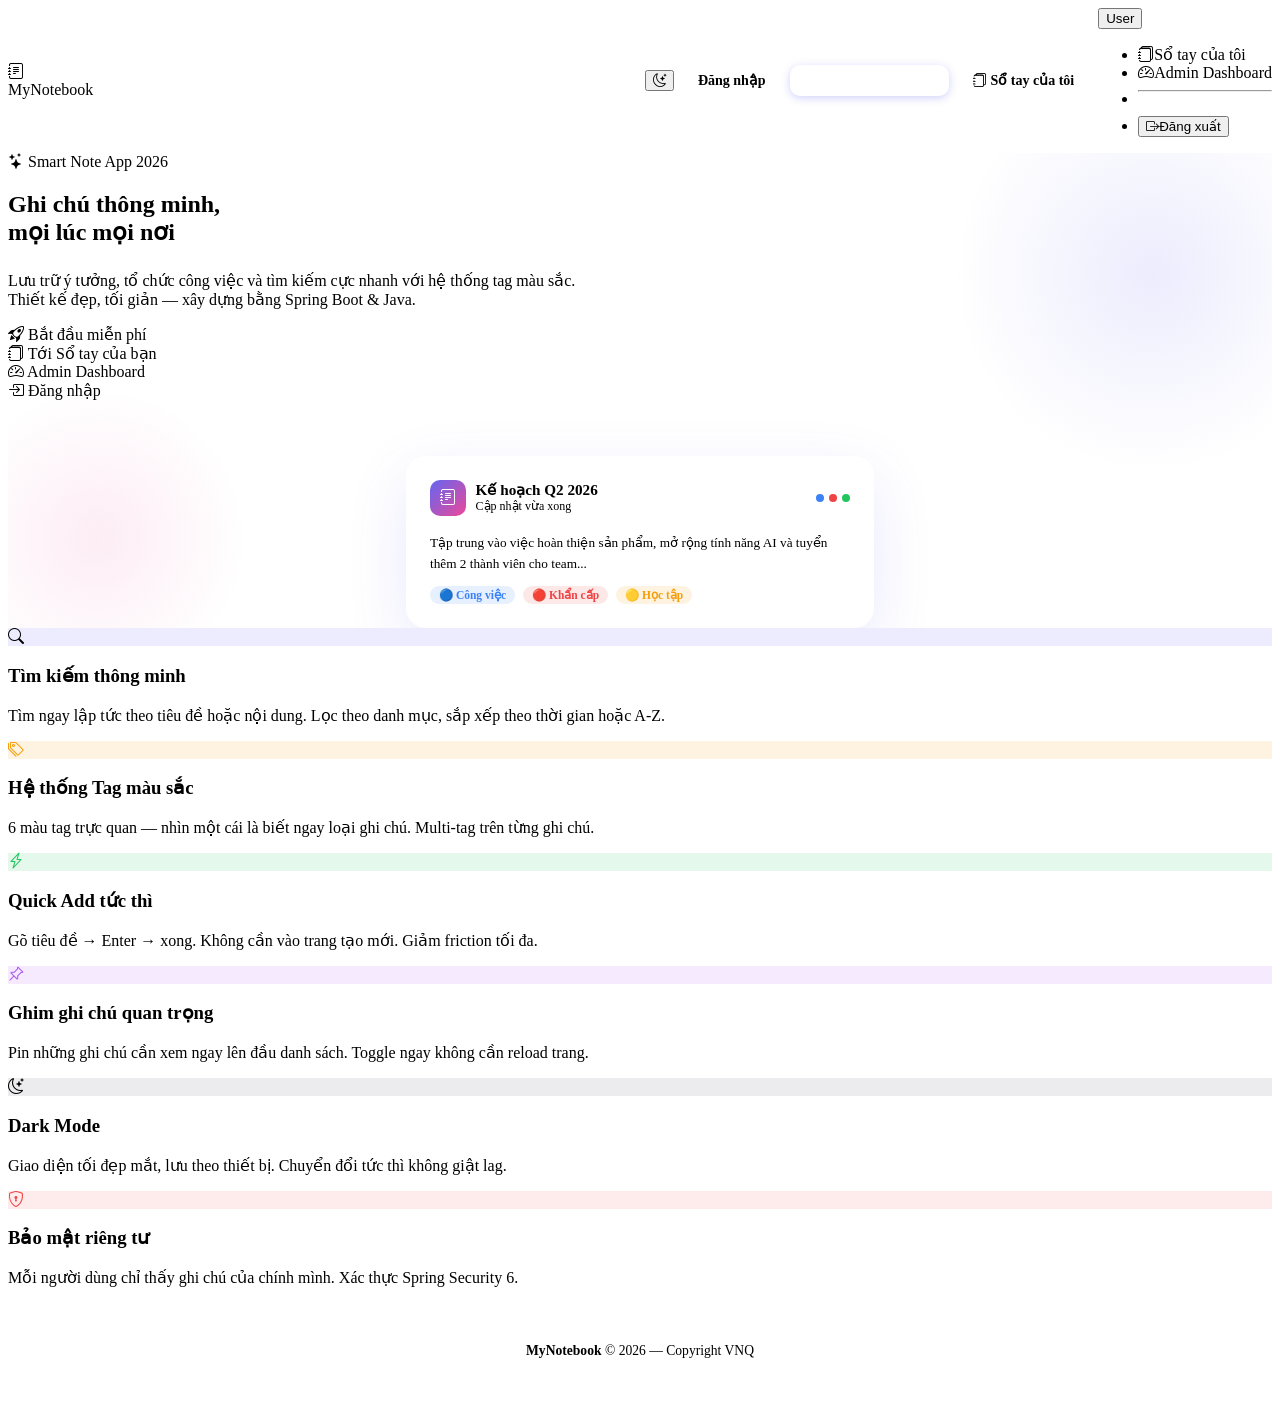
==== commit c45fee64: "Initial project upload" ====
--- a/src/main/resources/templates/index.html
+++ b/src/main/resources/templates/index.html
@@ -1,5 +1,5 @@
 <!DOCTYPE html>
-<html lang="vi" xmlns:th="http://www.thymeleaf.org" xmlns:sec="http://www.thymeleaf.org/extras/spring-security">
+<html lang="vi" xmlns:th="http://www.thymeleaf.org" xmlns:sec="http://www.thymeleaf.org/extras/spring-security" th:attr="data-theme=${theme}">
 
 <head>
   <meta charset="UTF-8">
@@ -311,26 +311,34 @@
   <footer>
     <div>
       <strong style="color:var(--brand-500);">MyNotebook</strong> &copy; 2026 —
-      Built with ☕ Spring Boot 3, Spring Security 6, PostgreSQL &amp; Thymeleaf.
+      Copyright VNQ
     </div>
   </footer>
 
   <script src="https://cdn.jsdelivr.net/npm/bootstrap@5.3.3/dist/js/bootstrap.bundle.min.js"></script>
   <script th:inline="javascript">
-    /* Dark Mode */
+    /* Dark Mode (Cookie based) */
     (function () {
-      const saved = localStorage.getItem('theme') || 'light';
-      document.documentElement.setAttribute('data-theme', saved);
+      const currentTheme = document.documentElement.getAttribute('data-theme') || 'light';
       const icon = document.getElementById('darkIcon');
-      if (icon) icon.className = saved === 'dark' ? 'bi bi-sun' : 'bi bi-moon-stars';
+      if (icon) icon.className = currentTheme === 'dark' ? 'bi bi-sun' : 'bi bi-moon-stars';
     })();
 
     document.getElementById('darkToggle').addEventListener('click', () => {
       const isDark = document.documentElement.getAttribute('data-theme') === 'dark';
-      const next = isDark ? 'light' : 'dark';
-      localStorage.setItem('theme', next);
-      document.documentElement.setAttribute('data-theme', next);
-      document.getElementById('darkIcon').className = next === 'dark' ? 'bi bi-sun' : 'bi bi-moon-stars';
+      const nextTheme = isDark ? 'light' : 'dark';
+      document.documentElement.setAttribute('data-theme', nextTheme);
+      document.getElementById('darkIcon').className = nextTheme === 'dark' ? 'bi bi-sun' : 'bi bi-moon-stars';
+      
+      const formData = new URLSearchParams();
+      formData.append('theme', nextTheme);
+      fetch('/api/settings/theme', {
+        method: 'POST',
+        headers: {
+            'Content-Type': 'application/x-www-form-urlencoded'
+        },
+        body: formData
+      }).catch(err => console.error('Failed to save theme cookie:', err));
     });
 
     /* User avatar initial */
